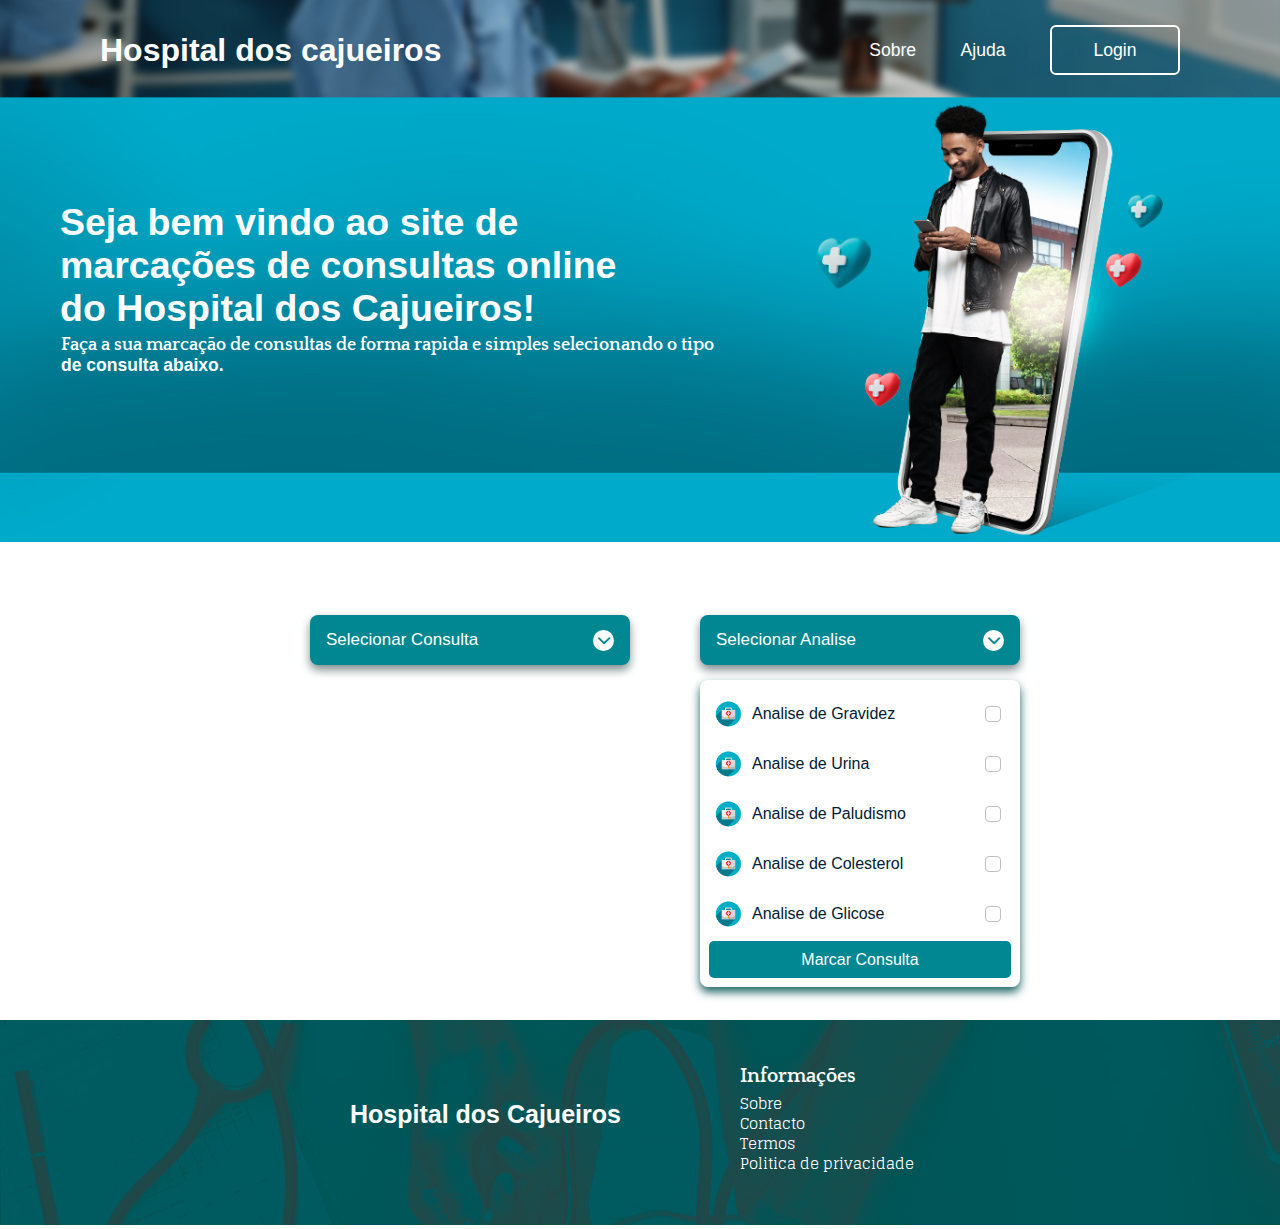
==== index.html @ 5a586615 "alterações" ====
<!DOCTYPE html>
<html lang="pt-br">
<head>
    <meta charset="UTF-8">
    <meta name="viewport" content="width=device-width, initial-scale=1.0">
    <link rel="stylesheet" href="./public/assets/css/style.css">

    <link rel="stylesheet" href="https://cdnjs.cloudflare.com/ajax/libs/font-awesome/6.5.1/css/all.min.css">

    <link rel="preconnect" href="https://fonts.googleapis.com">
    <link rel="preconnect" href="https://fonts.gstatic.com" crossorigin>
    <link href="https://fonts.googleapis.com/css2?family=Anybody:ital,wght@0,100..900;1,100..900&family=Glegoo:wght@400;700&family=M+PLUS+1+Code:wght@100..700&family=Quattrocento:wght@400;700&family=Roboto+Flex:opsz,wght@8..144,100..1000&display=swap" rel="stylesheet">
    <title>Pagina Inicial</title>
</head>
<body>
    <header>
       <h1 class="Hospital">Hospital dos cajueiros</h1>
   <nav class="icones">
    <a href="Sobre.html">Sobre</a>
    <a href="Ajuda.html">Ajuda</a>
    <button class="botaologin">Login</button>
   </nav>  
    </header>
    <div class="name">
        <h2>Seja bem vindo ao site de <p> marcações de consultas online <p> do Hospital dos Cajueiros!</h2>
    </div>
    <div class="Conteudo">
        <h3>Faça a sua marcação de consultas de forma rapida e simples selecionando o tipo <p> de consulta abaixo.</h3>
    </div>



    <form action="processa_consulta.php" method="POST">
        <div class="Selecionar">
            <div class="selecionar-botao">
                <span class="texto">Selecionar Consulta</span>
                <span class="down-arrow">
                    <i class="fa-solid fa-chevron-down"></i>
                </span> 
            </div>
            <ul class="lista-consulta">
                <li class="lista">
                    <img class="img" width="35 " src="public/assets/css/img/43493.png" alt="">
                    <span class="checked">
                        <i class="fa-solid fa-check check-icon"></i>
                    </span>
                    <span class="primeiro-lista">Consulta de Dermatologia</span>
                    <input type="radio" name="Consulta_de_Dermatologia" value="1">
                </li>
                <li class="lista">
                    <img class="img" width="35" src="public/assets/css/img/43493.png" alt="">
                    <span class="checked">
                        <i class="fa-solid fa-check check-icon"></i>
                    </span>
                    <span class="primeiro-lista">Consulta de Pediatria</span>
                    <input type="radio" name="Consulta_de_Pediatria" value="2">
                </li>
                <li class="lista">
                    <img class="img" width="35" src="public/assets/css/img/43493.png" alt="">
                    <span class="checked">
                        <i class="fa-solid fa-check check-icon"></i>
                    </span>
                    <span class="primeiro-lista">Consulta de Hematologia</span>
                    <input type="radio" name="Consulta_de_Hematologia" value="3">
                </li>
                <li class="lista">
                    <img class="img" width="35" src="public/assets/css/img/43493.png" alt="">
                    <span class="checked">
                        <i class="fa-solid fa-check check-icon"></i>
                    </span>
                    <span class="primeiro-lista">Consulta de Ginecologia</span>
                    <input type="radio" name="Consulta_de_Ginecologia" value="3">
                </li>
                <li class="lista">
                    <img class="img" width="35" src="public/assets/css/img/43493.png" alt="">
                    <span class="checked">
                        <i class="fa-solid fa-check check-icon"></i>
                    </span>
                    <span class="primeiro-lista">Consulta de Estomatologia</span>
                    <input type="radio" name="Consulta_de_Estomatologia" value="4">
                </li>
                <input class="button" type="submit" value="Marcar Consulta"> 
            </ul>   
        </div>    
    </form>

    <div class="Selecionar2">
        <div class="selecionar-botao2">
            <span class="texto2">Selecionar Analise</span>
            <span class="down-arrow">
                <i class="fa-solid fa-chevron-down"></i>
            </span> 
        </div>

        <ul class="lista-consulta2">
            <li class="lista2">
                <img class="img2" width="35 " src="public/assets/css/img/43493.png" alt="">
                <span class="checked">
                    <i class="fa-solid fa-check check-icon"></i>
                </span>
                <span class="primeiro-lista2">Analise de Gravidez</span>
            </li>
            <li class="lista2">
                <img class="img2" width="35" src="public/assets/css/img/43493.png" alt="">
                <span class="checked">
                    <i class="fa-solid fa-check check-icon"></i>
                </span>
                <span class="primeiro-lista2">Analise de Urina</span>
            </li>
            <li class="lista2">
                <img class="img2" width="35" src="public/assets/css/img/43493.png" alt="">
                <span class="checked">
                    <i class="fa-solid fa-check check-icon"></i>
                </span>
                <span class="primeiro-lista2">Analise de Paludismo</span>
            </li>
            <li class="lista2">
                <img class="img2" width="35" src="public/assets/css/img/43493.png" alt="">
                <span class="checked">
                    <i class="fa-solid fa-check check-icon"></i>
                </span>
                <span class="primeiro-lista2">Analise de Colesterol</span>
            </li>
            <li class="lista2">
                <img class="img2" width="35" src="public/assets/css/img/43493.png" alt="">
                <span class="checked">
                    <i class="fa-solid fa-check check-icon"></i>
                </span>
                <span class="primeiro-lista2">Analise de Glicose</span>
            </li>
            <input class="button2" type="submit" value="Marcar Consulta"> 
        </ul>
    </div>


    <div class="Conteudos-de-baixo">
        <img src="public/assets/css/img/EXAME.jpg">
        <h4 class="Hosp">Hospital dos Cajueiros</h4>
        <h5 class="Infor">Informações</h5>
        <a class="Sobre" href="Sobre.html">Sobre</a>
        <a class="Contacto" href="Contacto.html">Contacto</a>
        <a class="Termos" href="Termos.html">Termos</a>
        <a class="Politica" href="Politica.html">Politica de privacidade</a>
    </div>

    <script src="public/js/index.js"></script>
</body>
</html>
---- public/assets/css/style.css ----
*{
    margin: 0;
    padding: 0;
    box-sizing: border-box;
    font-family: 'inter', sans-serif;
}

body {
    background-image: url(img/ESCOLA.jpg);
    background-repeat: no-repeat; 
    background-size: 100%;
}

h1{
    font-family: "Doppio One", sans-serif;
}


header {
    position: absolute;
    top: 0;
    left: 0;
    width: 100%;
    padding: 25px 100px;
    display: flex;
    justify-content: space-between;
    align-items: center;
    z-index: 99;

}

.Hospital {
    font-size: 2em;
    color: #fff;
    user-select: none;
}

.icones a {
    position: relative;
    font-size: 1.1em;
    color: #fff;
    text-decoration: none;
    font-weight: 500;
    margin-left: 40px;
}

.icones a::after {
    content: '';
    position: absolute;
    left: 0;
    bottom: -6px;
    width: 100%;
    height: 3px;
    background: #fff;
    border-radius: 5px;
    transform: scaleX(0);
    transition: transform .5s;
}

.icones a:hover::after {
    transform: scaleX(1);

}

.icones .botaologin {
    width: 130px;
    height: 50px;
    background: transparent;
    border: 2px solid #fff;
    outline: none;
    border-radius: 6px;
    cursor: pointer;
    font-size: 1.1em;
    color: #fff;
    font-weight: 500;
    margin-left: 40px;
    transition: .5s;
} 

.icones .botaologin:hover {
    background: #fff;
    color: #162938;
}






.name{
    position: absolute;
    font-size: 25px;
    display: flex;
    top: 201px;
    left: 60px;
    color: #fff;
}

h2{
    font-family: "Doppio One", sans-serif;
}

.Conteudo{
   
    position: absolute;
    display: flex;
    top: 335px;
    left: 61px;
    font-size: 15px;
    color: rgb(255, 255, 255);
    
}

h3{
    font-family: "Quattrocento", serif;
}








.Selecionar{
    position: absolute;
    max-width: 320px;
    width: 100%;
    border-radius: 8px;
    top: 615px;   
    left: 310px;
    
 
}

.selecionar-botao{
    display: flex;
    height: 50px;
    align-items: center;
    justify-content: space-between;
    padding: 0 16px;
    border-radius: 8px;
    cursor: pointer;
    background-color: #008791;
    box-shadow: 0 5px 10px rgb(126, 141, 141);
}

.selecionar-botao .texto{
    font-size: 17px;
    font-weight: 400;
    color: #fff;
}

.selecionar-botao .down-arrow{
    display: flex;
    height: 21px;
    width: 21px;
    border-radius: 50%;
    color: #008791;
    font-size: 14px;
    background: #fff;
    align-items: center;
    justify-content: center;
    transition: 0.3s;
}

.selecionar-botao.open .down-arrow{
    transform: rotate(-180deg);
}

.lista-consulta{
    position: relative;
    margin-top: 15px;
    border-radius: 8px;
    padding: 9px;
    background-color: #ffffff;
    box-shadow: 0 5px 10px rgb(27, 97, 97);
    display: none;
    

}


.selecionar-botao.open ~ .lista-consulta{
    display: block;

}


.lista-consulta .lista{
    display: flex;
    align-items: center;
    list-style: none;
    height: 50px;
    cursor: pointer;
    transition: 0.3s;
    padding: 0 15px;
    border-radius: 8px;
}

.lista-consulta .lista:hover{
    background-color: #e7edfe;

}

.lista .primeiro-lista{
    position: absolute;
    font-size: 16px;
    left: 52px;
    font-weight: 400px;
    color: #002033;
}

.lista .img{
    position: absolute;
    left: 10px;
}

.lista .checked{
    position: absolute;
    display: flex;
    align-items: center;
    justify-content: center;
    left: 285px;
    height: 16px;
    width: 16px;
    border-radius: 4px;
    margin-right: 12px;
    border: 1.5px solid #c0c0c0;
    transition: all 0.3s ease-in-out;
}

.lista.checked .checked{
    background-color: #008791;
    border-color: #ffffff;
} 

.checked .check-icon{
    color: #e7edfe;
    font-size: 11px;
    transform: scale(0);
    transition: all 0.3s ease-in-out;
}

.lista.checked .check-icon{
    transform: scale(1);
}


.button{
    
    width: 100%;
    margin-top: 0.1rem;
    border: none;
    background-color: #008791;
    padding: 0.62rem;
    border-radius: 5px;
    cursor: pointer;
}

.button:hover{
    background-color: #00747c;
}

.button{
    text-decoration: none;
    font-size: 1.0rem;
    font-weight: 500;
    color: #fff;
}












.Selecionar2{
    position: absolute;
    max-width: 320px;
    width: 100%;
    border-radius: 8px;
    top: 615px;    
    left: 700px;
 
}

.selecionar-botao2{
    display: flex;
    height: 50px;
    align-items: center;
    justify-content: space-between;
    padding: 0 16px;
    border-radius: 8px;
    cursor: pointer;
    background-color: #008791;
    box-shadow: 0 5px 10px rgb(126, 141, 141);
}

.selecionar-botao2 .texto2{
    font-size: 17px;
    font-weight: 400;
    color: #fff;
}

.selecionar-botao2 .down-arrow{
    display: flex;
    height: 21px;
    width: 21px;
    border-radius: 50%;
    color: #008791;
    font-size: 14px;
    background: #fff;
    align-items: center;
    justify-content: center;
    transition: 0.3s;
}

.selecionar-botao2.open .down-arrow{
    transform: rotate(-180deg);
}

.lista-consulta2{
    position: relative;
    margin-top: 15px;
    border-radius: 8px;
    padding: 9px;
    background-color: #ffffff;
    box-shadow: 0 5px 10px rgb(27, 97, 97);



}


.selecionar-botao2.open ~ .lista-consulta2{
    display: block;

}


.lista-consulta2 .lista2{
    display: flex;
    align-items: center;
    list-style: none;
    height: 50px;
    cursor: pointer;
    transition: 0.3s;
    padding: 0 15px;
    border-radius: 8px;
}

.lista-consulta2 .lista2:hover{
    background-color: #e7edfe;

}

.lista2 .primeiro-lista2{
    position: absolute;
    font-size: 16px;
    left: 52px;
    font-weight: 400px;
    color: #002033;
}

.lista2 .img2{
    position: absolute;
    left: 10px;
}

.lista2 .checked{
    position: absolute;
    display: flex;
    align-items: center;
    justify-content: center;
    left: 285px;
    height: 16px;
    width: 16px;
    border-radius: 4px;
    margin-right: 12px;
    border: 1.5px solid #c0c0c0;
    transition: all 0.3s ease-in-out;
}

.button2{
    
    width: 100%;
    margin-top: 0.1rem;
    border: none;
    background-color: #008791;
    padding: 0.62rem;
    border-radius: 5px;
    cursor: pointer;
}

.button2:hover{
    background-color: #00747c;
}

.button2{
    text-decoration: none;
    font-size: 1.0rem;
    font-weight: 500;
    color: #fff;
}















.Conteudos-de-baixo{
    position: absolute;
    width: 100%;
    top: 1020px;
}
.Hosp{
    font-family: "Doppio One", sans-serif;
    position: absolute;
    font-size: 25px;
    top: 80px;
    left: 350px;
    display: flex;
    color:#ffffff;
}


.Infor{
    font-family: "Quattrocento", serif;
    position: absolute;
    font-size: 20px;
    left: 740px;
    top: 45px;
    color: #fff;
}

.Sobre{
    font-family: "Glegoo", serif;
    position: absolute;
    font-size: 15px;
    left: 740px;
    top: 70px;
    color: #fff;
    cursor: pointer;
    text-decoration: none;
}

.Contacto{
    font-family: "Glegoo", serif;
    position: absolute;
    font-size: 15px;
    left: 740px;
    top: 90px;
    color: #fff;
    cursor: pointer;
    text-decoration: none;
}

.Termos{
    font-family: "Glegoo", serif;
    position: absolute;
    font-size: 15px;
    left: 740px;
    top: 110px;
    color: #fff;
    cursor: pointer;
    text-decoration: none;
}


.Politica{
    font-family: "Glegoo", serif;
    position: absolute;
    font-size: 15px;
    left: 740px;
    top: 130px;
    color: #fff;
    cursor: pointer;
    text-decoration: none;
}














main.Cards section.card.agendar button {
    background: linear-gradient(to right, #3a7991, #00c4c4);
}

main.Cards section.card.agendar{
    box-shadow: 20px 20px 50px -30px #002b44;
}

main.Cards .card.agendar:hover{
    box-shadow: 0 10px 15px rgb(126, 141, 141);
    transform: scale(1.02);
}
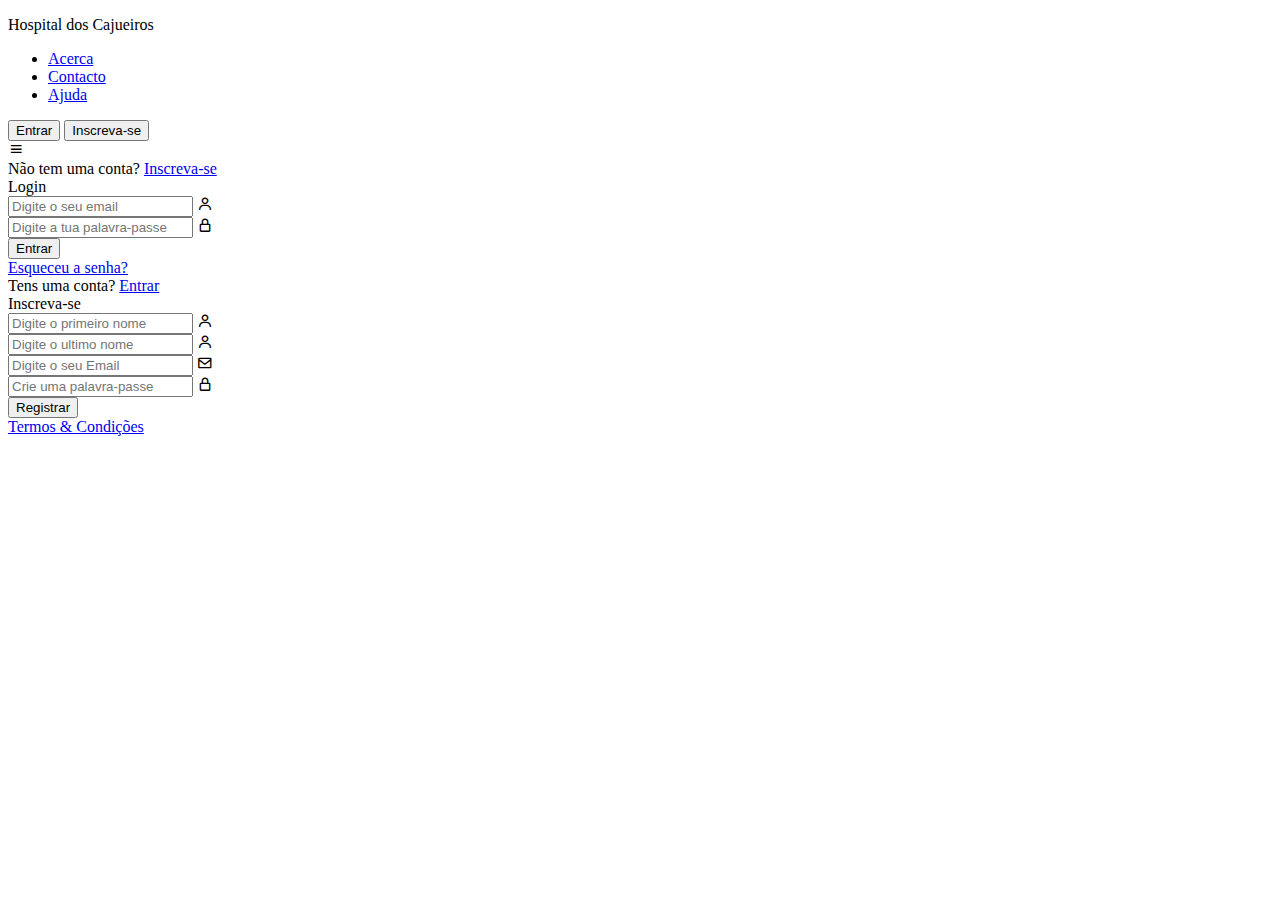
==== commit 28d50eda: "f" ====
--- a/index.html
+++ b/index.html
@@ -1,148 +1,112 @@
 <!DOCTYPE html>
-<html lang="pt-br">
+<html lang="en">
 <head>
     <meta charset="UTF-8">
     <meta name="viewport" content="width=device-width, initial-scale=1.0">
-    <link rel="stylesheet" href="./public/assets/css/style.css">
-
-    <link rel="stylesheet" href="https://cdnjs.cloudflare.com/ajax/libs/font-awesome/6.5.1/css/all.min.css">
-
-    <link rel="preconnect" href="https://fonts.googleapis.com">
-    <link rel="preconnect" href="https://fonts.gstatic.com" crossorigin>
-    <link href="https://fonts.googleapis.com/css2?family=Anybody:ital,wght@0,100..900;1,100..900&family=Glegoo:wght@400;700&family=M+PLUS+1+Code:wght@100..700&family=Quattrocento:wght@400;700&family=Roboto+Flex:opsz,wght@8..144,100..1000&display=swap" rel="stylesheet">
-    <title>Pagina Inicial</title>
+    <link href='https://unpkg.com/boxicons@2.1.4/css/boxicons.min.css' rel='stylesheet'>
+    <link rel="stylesheet" href="assets/css/login.style.css">
+    <title>Login</title>
 </head>
 <body>
-    <header>
-       <h1 class="Hospital">Hospital dos cajueiros</h1>
-   <nav class="icones">
-    <a href="Sobre.html">Sobre</a>
-    <a href="Ajuda.html">Ajuda</a>
-    <button class="botaologin">Login</button>
-   </nav>  
-    </header>
-    <div class="name">
-        <h2>Seja bem vindo ao site de <p> marcações de consultas online <p> do Hospital dos Cajueiros!</h2>
+<div class="wrapper">  
+    <nav class="nav">
+        <div class="nav-hospital">
+            <p>Hospital dos Cajueiros</p>
+        </div>
+        <div class="nav-menu">
+            <ul>
+                <li><a href="#" class="link">Acerca</a></li>
+                <li><a href="#" class="link">Contacto</a></li>
+                <li><a href="#" class="link">Ajuda</a></li>
+            </ul>
+        </div>
+        <div class="nav-button">
+            <button class="btn"  id="loginBtn"  onclick="login()">Entrar</button>
+            <button class="btn" id="registerBtn" onclick="register()">Inscreva-se</button>
+        </div>
+        <div class="nav-menu-btn">
+            <i class="bx bx-menu" onclick="mymenuFunction()"></i>
+        </div>
+    </nav>
+<!------------------------------------- Form box   -------------------------------------------->
+    <div class="form-box">
+
+        <!------------------------------------- login box   -------------------------------------------->
+        <form action="login.php" method="POST" class="login-container" id="login">
+            <div class="top">
+                 <span>Não tem uma conta? <a href="#" onclick="register()">Inscreva-se</a></span>
+                 <header>Login</header>
+            </div>
+            <div class="input-box">
+                <input type="text" class="input-field" placeholder="Digite o seu email" name="email">
+                <i class="bx bx-user"></i>
+            </div>
+            <div class="input-box">
+                <input type="password" class="input-field" placeholder="Digite a tua palavra-passe" name="senha">
+                <i class="bx bx-lock-alt"></i>
+            </div>
+            <div class="input-box">
+                <input type="submit" name="entrar" class="submit" value="Entrar">
+            </div>
+            <div class="two-col">
+                <div class="two">
+                    <label><a href="#">Esqueceu a senha?</a></label>
+                </div>
+            </div>
+        </form>
+    
+        <!------------------------------------- Register box   -------------------------------------------->
+        <form action="register.php" method="POST" class="register-container" id="register">
+            <div class="top">
+                <span>Tens uma conta? <a href="#" onclick="login()">Entrar</a></span>
+                <header>Inscreva-se</header>
+            </div>
+            <div class="two-forms">
+                <div class="input-box">
+                    <input type="text" class="input-field" placeholder="Digite o primeiro nome" name="nome">
+                    <i class="bx bx-user"></i>
+                </div>
+                <div class="input-box">
+                    <input type="text" class="input-field" placeholder="Digite o ultimo nome" name="ultimo_nome">
+                    <i class="bx bx-user"></i>
+                </div>
+            </div>
+            <div class="input-box">
+                <input type="text" class="input-field" placeholder="Digite o seu Email" name="email">
+                <i class="bx bx-envelope"></i>
+            </div>
+            <div class="input-box">
+                <input type="password" class="input-field" placeholder="Crie uma palavra-passe" name="senha">
+                <i class="bx bx-lock-alt"></i>
+            </div>
+            <div class="input-box">
+                <input type="submit" class="submit" value="Registrar">
+            </div>
+            <div class="two-col">
+                <div class="two">
+                    <label><a href="#">Termos & Condições</a></label>
+                </div>
+            </div>
+        </form>
     </div>
-    <div class="Conteudo">
-        <h3>Faça a sua marcação de consultas de forma rapida e simples selecionando o tipo <p> de consulta abaixo.</h3>
-    </div>
+</div>   
 
+<script>
+    var a = document.getElementById("loginBtn");
+    var b = document.getElementById("registerBtn");
+    var x = document.getElementById("login");
+    var y = document.getElementById("register");
 
+    function login() {
+        x.style.left = "4px";
+        y.style.right = "-520px";
+    }
 
-    <form action="processa_consulta.php" method="POST">
-        <div class="Selecionar">
-            <div class="selecionar-botao">
-                <span class="texto">Selecionar Consulta</span>
-                <span class="down-arrow">
-                    <i class="fa-solid fa-chevron-down"></i>
-                </span> 
-            </div>
-            <ul class="lista-consulta">
-                <li class="lista">
-                    <img class="img" width="35 " src="public/assets/css/img/43493.png" alt="">
-                    <span class="checked">
-                        <i class="fa-solid fa-check check-icon"></i>
-                    </span>
-                    <span class="primeiro-lista">Consulta de Dermatologia</span>
-                    <input type="radio" name="Consulta_de_Dermatologia" value="1">
-                </li>
-                <li class="lista">
-                    <img class="img" width="35" src="public/assets/css/img/43493.png" alt="">
-                    <span class="checked">
-                        <i class="fa-solid fa-check check-icon"></i>
-                    </span>
-                    <span class="primeiro-lista">Consulta de Pediatria</span>
-                    <input type="radio" name="Consulta_de_Pediatria" value="2">
-                </li>
-                <li class="lista">
-                    <img class="img" width="35" src="public/assets/css/img/43493.png" alt="">
-                    <span class="checked">
-                        <i class="fa-solid fa-check check-icon"></i>
-                    </span>
-                    <span class="primeiro-lista">Consulta de Hematologia</span>
-                    <input type="radio" name="Consulta_de_Hematologia" value="3">
-                </li>
-                <li class="lista">
-                    <img class="img" width="35" src="public/assets/css/img/43493.png" alt="">
-                    <span class="checked">
-                        <i class="fa-solid fa-check check-icon"></i>
-                    </span>
-                    <span class="primeiro-lista">Consulta de Ginecologia</span>
-                    <input type="radio" name="Consulta_de_Ginecologia" value="3">
-                </li>
-                <li class="lista">
-                    <img class="img" width="35" src="public/assets/css/img/43493.png" alt="">
-                    <span class="checked">
-                        <i class="fa-solid fa-check check-icon"></i>
-                    </span>
-                    <span class="primeiro-lista">Consulta de Estomatologia</span>
-                    <input type="radio" name="Consulta_de_Estomatologia" value="4">
-                </li>
-                <input class="button" type="submit" value="Marcar Consulta"> 
-            </ul>   
-        </div>    
-    </form>
+    function register(){
+        x.style.left = "-510px";
+        y.style.right = "5px";  
+    }
+</script>
 
-    <div class="Selecionar2">
-        <div class="selecionar-botao2">
-            <span class="texto2">Selecionar Analise</span>
-            <span class="down-arrow">
-                <i class="fa-solid fa-chevron-down"></i>
-            </span> 
-        </div>
-
-        <ul class="lista-consulta2">
-            <li class="lista2">
-                <img class="img2" width="35 " src="public/assets/css/img/43493.png" alt="">
-                <span class="checked">
-                    <i class="fa-solid fa-check check-icon"></i>
-                </span>
-                <span class="primeiro-lista2">Analise de Gravidez</span>
-            </li>
-            <li class="lista2">
-                <img class="img2" width="35" src="public/assets/css/img/43493.png" alt="">
-                <span class="checked">
-                    <i class="fa-solid fa-check check-icon"></i>
-                </span>
-                <span class="primeiro-lista2">Analise de Urina</span>
-            </li>
-            <li class="lista2">
-                <img class="img2" width="35" src="public/assets/css/img/43493.png" alt="">
-                <span class="checked">
-                    <i class="fa-solid fa-check check-icon"></i>
-                </span>
-                <span class="primeiro-lista2">Analise de Paludismo</span>
-            </li>
-            <li class="lista2">
-                <img class="img2" width="35" src="public/assets/css/img/43493.png" alt="">
-                <span class="checked">
-                    <i class="fa-solid fa-check check-icon"></i>
-                </span>
-                <span class="primeiro-lista2">Analise de Colesterol</span>
-            </li>
-            <li class="lista2">
-                <img class="img2" width="35" src="public/assets/css/img/43493.png" alt="">
-                <span class="checked">
-                    <i class="fa-solid fa-check check-icon"></i>
-                </span>
-                <span class="primeiro-lista2">Analise de Glicose</span>
-            </li>
-            <input class="button2" type="submit" value="Marcar Consulta"> 
-        </ul>
-    </div>
-
-
-    <div class="Conteudos-de-baixo">
-        <img src="public/assets/css/img/EXAME.jpg">
-        <h4 class="Hosp">Hospital dos Cajueiros</h4>
-        <h5 class="Infor">Informações</h5>
-        <a class="Sobre" href="Sobre.html">Sobre</a>
-        <a class="Contacto" href="Contacto.html">Contacto</a>
-        <a class="Termos" href="Termos.html">Termos</a>
-        <a class="Politica" href="Politica.html">Politica de privacidade</a>
-    </div>
-
-    <script src="public/js/index.js"></script>
 </body>
 </html>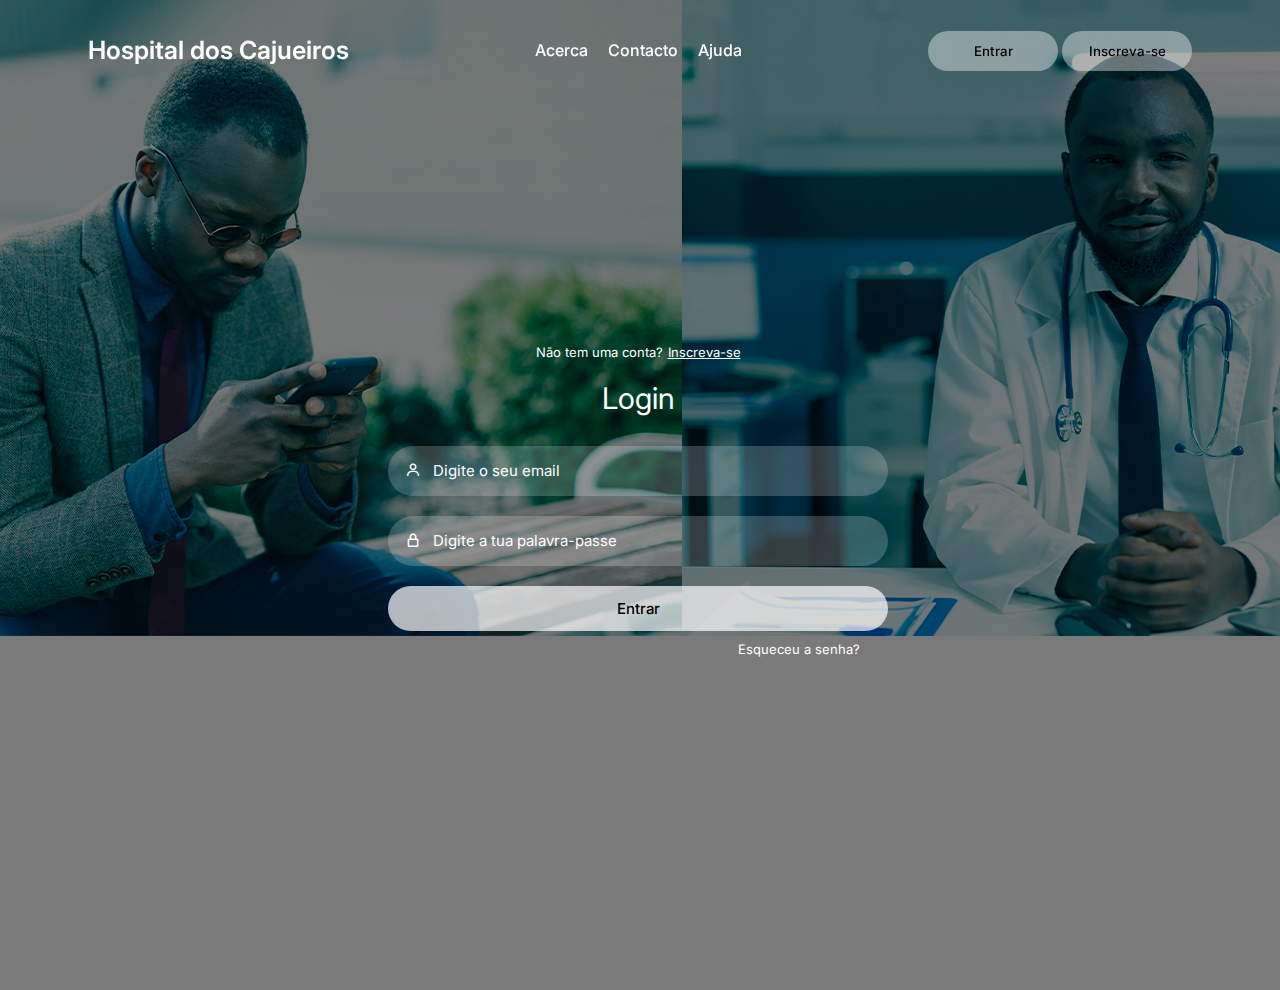
==== commit 0a33a35e: "s" ====
--- a/index.html
+++ b/index.html
@@ -4,7 +4,7 @@
     <meta charset="UTF-8">
     <meta name="viewport" content="width=device-width, initial-scale=1.0">
     <link href='https://unpkg.com/boxicons@2.1.4/css/boxicons.min.css' rel='stylesheet'>
-    <link rel="stylesheet" href="assets/css/login.style.css">
+    <link rel="stylesheet" href="./public/assets/css/login.style.css">
     <title>Login</title>
 </head>
 <body>
--- a/public/assets/css/login.style.css
+++ b/public/assets/css/login.style.css
@@ -0,0 +1,293 @@
+@import url('https://fonts.googleapis.com/css2?family=Inter:wght@500;600&display=swap');
+
+* {
+    margin: 0;
+    padding: 0;
+    box-sizing: border-box;
+    font-family: 'Inter', sans-serif;
+
+}
+
+body {
+    background-image: url(img/LOGIN.jpg);
+    background-size: center;
+    background-repeat: no-repeat;
+    background-attachment: fixed;
+    /* overflow: hidden; */
+}
+
+.wrapper {
+    display: flex;
+    justify-content: center;
+    align-items: center;
+    min-height: 110vh;
+    background: #00000085;
+}
+
+.nav {
+    position: fixed;
+    top: 0;
+    display: flex;
+    justify-content: space-around;
+    width: 100%;
+    height: 100px;
+    line-height: 100px;
+    background: linear-gradient(rgba(39, 39, 39, 0.6, transparent));
+    z-index: 100;
+}
+
+.nav-hospital{
+    color: white;
+    font-size: 25px;
+    font-weight: 600;
+}
+
+.nav-menu ul {
+    display: flex;
+}
+
+.nav-menu ul li {
+    list-style-type: none;
+}
+
+.nav-menu ul li .link {
+    text-decoration: none;
+    font-weight: 500;
+    color: #fff;
+    padding-bottom: 15px;
+    margin: 0 10px;
+}
+
+.link:hover,
+.active {
+    border-bottom: 2px solid #fff;
+}
+
+.nav-button .btn {
+    width: 130px;
+    height: 40px;
+    font-weight: 500;
+    background: rgba(255, 254, 254, 0.4);
+    border: none;
+    border-radius: 30px;
+    cursor: pointer;
+    transition: .3s ease;
+}
+
+.btn:hover {
+    background: rgba(255, 254, 254, 0.3);
+}
+
+#registerbtn {
+    margin-left: 15px;
+}
+
+.btn.enter-btn {
+    background: rgba(255, 254, 254, 0.7);
+}
+
+.btn.btn.enter-btn:hover {
+    background: rgba(255, 254, 254, 0.5);
+}
+
+.nav-menu-btn {
+    display: none;
+}
+
+.form-box {
+    position: relative;
+    display: flex;
+    align-items: center;
+    justify-content: center;
+    width: 512px;
+    height: 420px;
+    overflow: hidden;
+    z-index: 2;
+}
+
+.login-container {
+    position: absolute;
+    left: 4px;
+    width: 500px;
+    display: flex;
+    flex-direction: column;
+    transition: .5 ease-in-out;
+}
+
+.register-container {
+    position: absolute;
+    right: -520px;
+    width: 500px;
+    display: flex;
+    flex-direction: column;
+    transition: .5 ease-in-out;
+}
+
+.top span {
+    color: #fff;
+    font-size: small;
+    padding: 10px 0;
+    display: flex;
+    justify-content: center;
+}
+
+.top span a {
+    font-weight: 500px;
+    color: #fff;
+    margin-left: 5px;
+
+}
+
+header {
+    color: #fff;
+    font-size: 30px;
+    text-align: center;
+    padding: 10px 0 30px 0;
+}
+
+
+.two-forms {
+    display: flex;
+    gap: 10px;
+}
+
+.input-field {
+    font-size: 15px;
+    background: rgba(255, 254, 254, 0.2);
+    color: #fff;
+    height: 50px;
+    width: 100%;
+    padding: 0 10px 0 45px;
+    border: none;
+    border-radius: 30px;
+    outline: none;
+    transition: .2s ease;
+}
+
+.input-field:hover,
+.input-field:focus {
+    background: rgba(255, 254, 254, 0.25);
+}
+
+::-webkit-input-placeholder {
+    color: #fff;
+}
+
+.input-box i {
+    position: relative;
+    top: -35px;
+    left: 17px;
+    color: #fff;
+}
+
+.submit {
+    font-size: 15px;
+    font-weight: 500;
+    color: black;
+    height: 45px;
+    width: 100%;
+    border: none;
+    border-radius: 30px;
+    outline: none;
+    background: rgba(255, 254, 254, 0.7);
+    cursor: pointer;
+    transition: .3s ease-in-out;
+}
+
+.submit:hover {
+    background: rgba(255, 254, 254, 0.5);
+    box-shadow: 1px 5px 7px 1px rgba(0, 0, 0, 0.2);
+}
+
+.two-col {
+    display: flex;
+    justify-content: space-between;
+    color: #fff;
+    font-size: small;
+    margin-top: 10px;
+    margin-left: 350px;
+}
+
+.two-col .one {
+    display: flex;
+    gap: 5px;
+}
+
+.two label a {
+    text-decoration: none;
+    color: #fff;
+
+}
+
+.two label a:hover {
+    text-decoration: underline;
+}
+
+@media only screen and (max-width: 786px) {
+    .nav-button {
+        display: none;
+    }
+
+    .nav-menu.responsive {
+        top: 100px;
+    }
+
+    .nav-menu {
+        position: absolute;
+        top: -800px;
+        display: flex;
+        justify-content: center;
+        background: rgba(255, 255, 255, 0.2);
+        width: 100%;
+        height: 90vh;
+        backdrop-filter: blur(20px);
+        transition: .3s;
+    }
+
+    .nav-menu ul {
+        flex-direction: column;
+        text-align: center;
+    }
+
+    .nav-menu-btn {
+        display: block;
+    }
+
+    .nav-menu-btn i {
+        font-size: 25px;
+        color: #fff;
+        padding: 10px;
+        background: rgba(255, 254, 254, 0.2);
+        border-radius: 50%;
+        cursor: pointer;
+        transition: .3s;
+    }
+
+    .nav-menu-btn i:hover {
+        background: rgba(255, 254, 254, 0.15);
+
+    }
+}
+
+@media only screen and (max-width: 540px) {
+    .wrapper {
+        min-height: 100vh;
+    }
+
+    .form-box {
+        width: 100%;
+        height: 500px;
+    }
+
+    .register-container,
+    .login-container {
+        width: 100%;
+        padding: 0 20px;
+    }
+
+    .register-container .two-forms {
+        flex-direction: column;
+        gap: 0;
+    }
+    
+}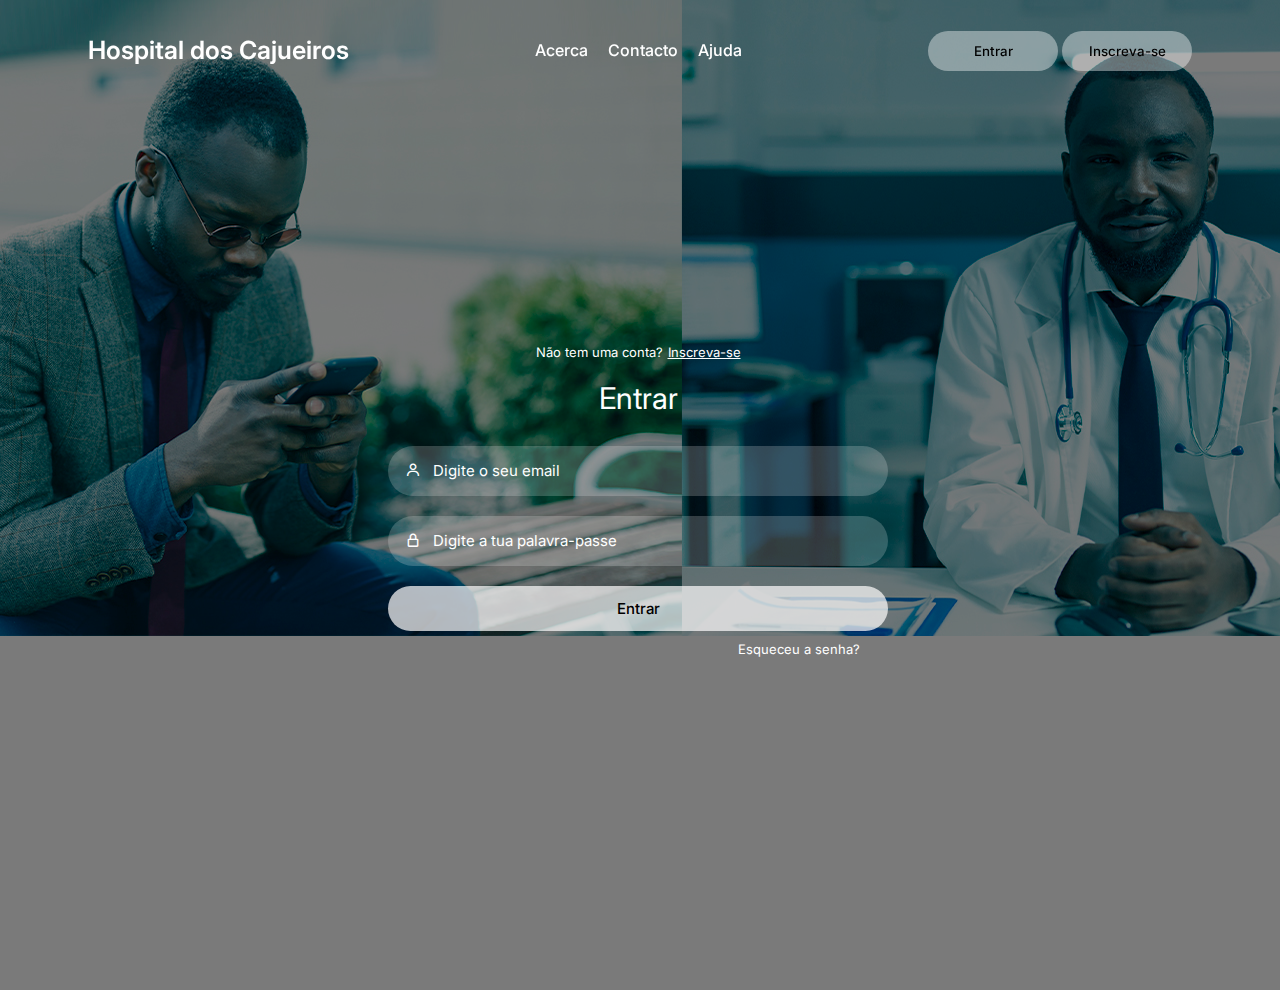
==== commit e7e3a34c: "alterações feitas" ====
--- a/index.html
+++ b/index.html
@@ -35,7 +35,7 @@
         <form action="login.php" method="POST" class="login-container" id="login">
             <div class="top">
                  <span>Não tem uma conta? <a href="#" onclick="register()">Inscreva-se</a></span>
-                 <header>Login</header>
+                 <header>Entrar</header>
             </div>
             <div class="input-box">
                 <input type="text" class="input-field" placeholder="Digite o seu email" name="email">
--- a/public/assets/css/login.style.css
+++ b/public/assets/css/login.style.css
@@ -56,11 +56,6 @@
     color: #fff;
     padding-bottom: 15px;
     margin: 0 10px;
-}
-
-.link:hover,
-.active {
-    border-bottom: 2px solid #fff;
 }
 
 .nav-button .btn {
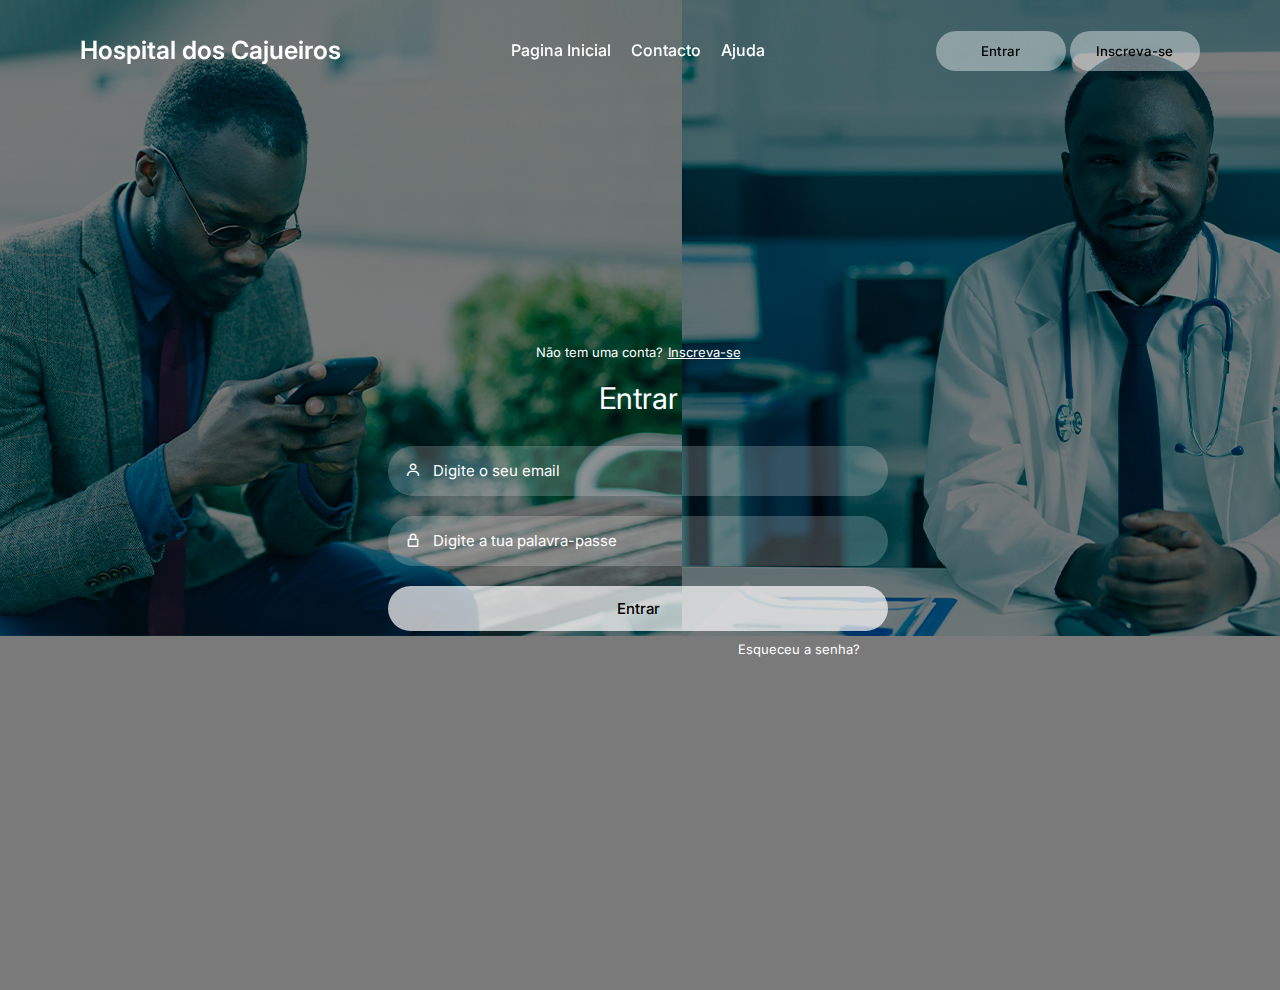
==== commit 99c68151: "Alterações" ====
--- a/index.html
+++ b/index.html
@@ -15,9 +15,9 @@
         </div>
         <div class="nav-menu">
             <ul>
-                <li><a href="#" class="link">Acerca</a></li>
-                <li><a href="#" class="link">Contacto</a></li>
-                <li><a href="#" class="link">Ajuda</a></li>
+                <li><a href="index.php" class="link">Pagina Inicial</a></li>
+                <li><a href="Contacto.html" class="link">Contacto</a></li>
+                <li><a href="Ajuda.html" class="link">Ajuda</a></li>
             </ul>
         </div>
         <div class="nav-button">
